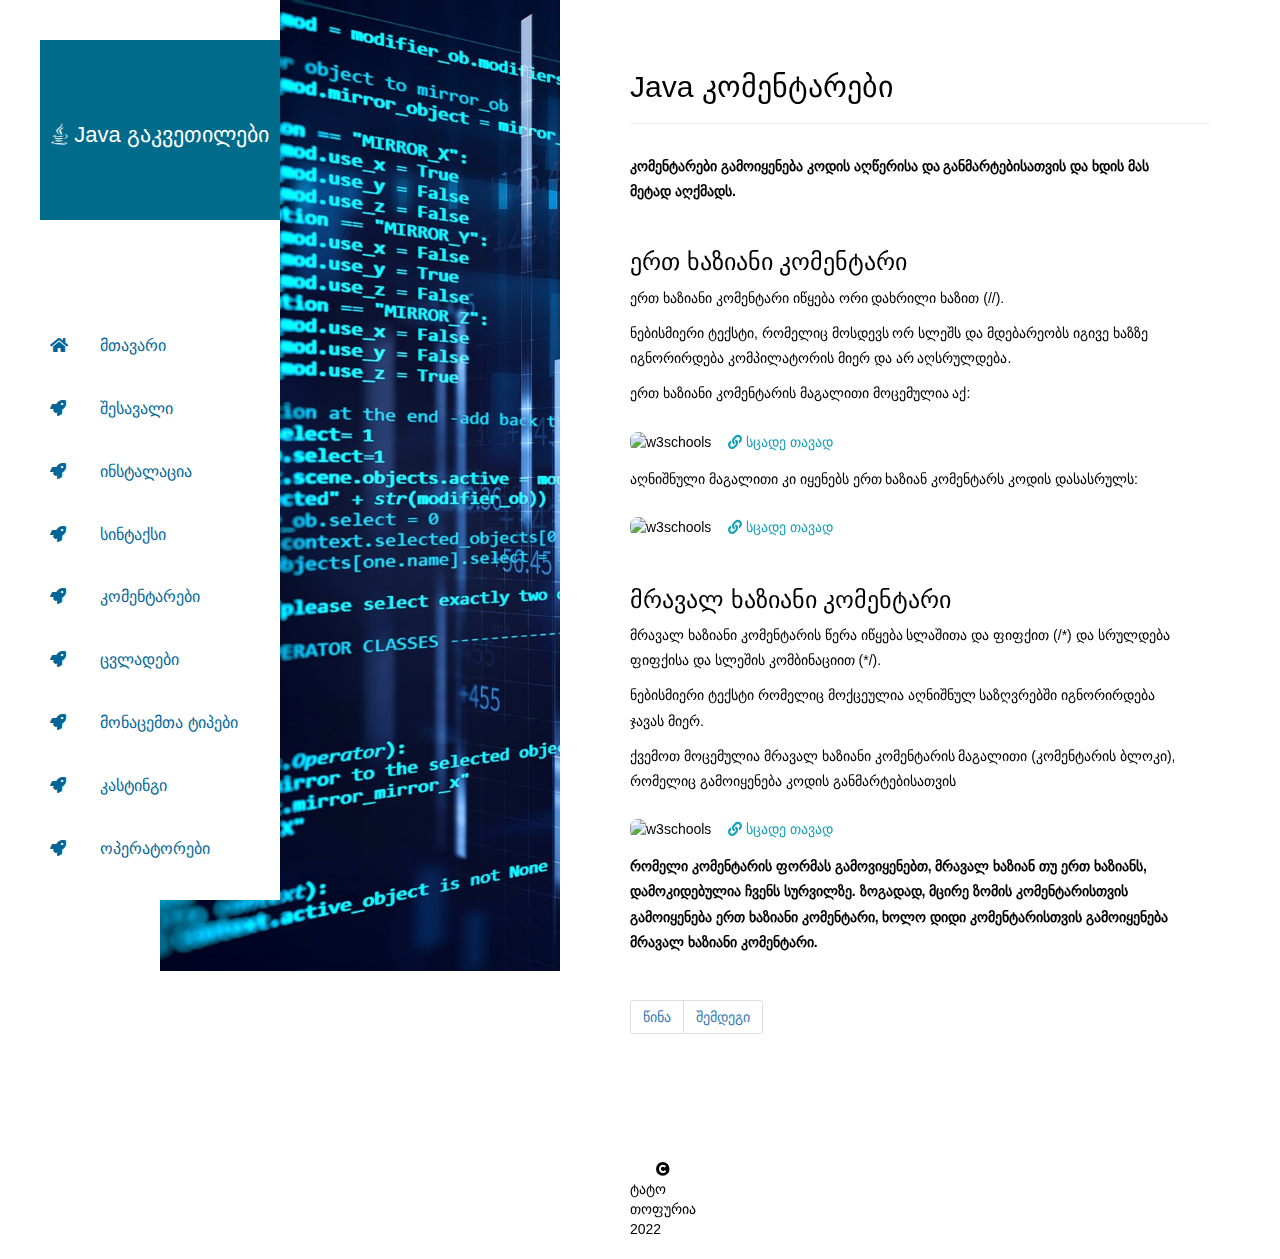
==== comments.html @ bdb0c85c "Add files via upload" ====
<!DOCTYPE html>
<html lang="en">
<head>
    <meta charset="UTF-8">
    <meta name="viewport" content="width=device-width, initial-scale=1.0">
    <title>Java კომენტარები</title>
    <link href="https://fonts.googleapis.com/css2?family=Kumbh+Sans&display=swap" rel="stylesheet">
    <link rel="stylesheet" href="fontawesome/css/all.min.css">
    <link rel="stylesheet" href="css/magnific-popup.css">
    <link rel="stylesheet" href="css/bootstrap.min.css">
    <link rel="stylesheet" href="slick/slick.min.css">
    <link rel="stylesheet" href="slick/slick-theme.css">
    <link rel="stylesheet" href="css/styles.css">
    <link href="https://maxcdn.bootstrapcdn.com/bootstrap/3.3.5/css/bootstrap.min.css" rel="stylesheet"/>

</head>
<body>
    <div class="container-fluid">
        <div class="row">
            <!-- Leftside bar -->
            <div id="tm-sidebar" class="tm-sidebar">
                <nav class="tm-nav">
                    <button class="navbar-toggler" type="button" aria-label="Toggle navigation">
                        <i class="fas fa-bars"></i>
                    </button>
                    <div>
                        <div class="tm-brand-box">
                            <h1 style="font-size: 2.2rem" class="tm-brand">  <i class="fab fa-java"></i> Java გაკვეთილები</h1>
                        </div>
                        <ul id="tm-main-nav">
                            <li class="nav-item">
                                <a href="index.html" class="nav-link external" target="_parent">
                                    <div class="triangle-right"></div>
                                    <i class="fas fa-home nav-icon"></i>
                                    მთავარი
                                </a>
                            </li>
                            <li class="nav-item">
                                <a href="introduction.html" class="nav-link external" target="_parent">
                                    <div class="triangle-right"></div>
                                    <i class="fa fa-rocket nav-icon"></i>
                                    შესავალი
                                </a>
                            </li>
                            <li class="nav-item">
                                <a href="install.html" class="nav-link external" target="_parent">
                                    <div class="triangle-right"></div>
                                    <i class="fa fa-rocket nav-icon"></i>
                                    ინსტალაცია
                                </a>
                            </li>
                            <li class="nav-item">
                                <a href="syntax.html" class="nav-link external" target="_parent">
                                    <div class="triangle-right"></div>
                                    <i class="fa fa-rocket nav-icon"></i>
                                    სინტაქსი
                                </a>
                            </li>
                            <li class="nav-item">
                                <a href="comments.html" class="nav-link external" target="_parent">
                                    <div class="triangle-right"></div>
                                    <i class="fa fa-rocket nav-icon"></i>
                                    კომენტარები
                                </a>
                            </li>
                            <li class="nav-item">
                                <a href="variables.html" class="nav-link external" target="_parent">
                                    <div class="triangle-right"></div>
                                    <i class="fa fa-rocket nav-icon"></i>
                                    ცვლადები
                                </a>
                            </li>
                            <li class="nav-item">
                                <a href="dataTypes.html" class="nav-link external" target="_parent">
                                    <div class="triangle-right"></div>
                                    <i class="fa fa-rocket nav-icon"></i>
                                    მონაცემთა ტიპები
                                </a>
                            </li>
                            <li class="nav-item">
                                <a href="casting.html" class="nav-link external" target="_parent">
                                    <div class="triangle-right"></div>
                                    <i class="fa fa-rocket nav-icon"></i>
                                    კასტინგი
                                </a>
                            </li>
                            <li class="nav-item">
                                <a href="operators.html" class="nav-link external" target="_parent">
                                    <div class="triangle-right"></div>
                                    <i class="fa fa-rocket nav-icon"></i>
                                    ოპერატორები
                                </a>
                            </li>
                            <li class="nav-item">
                                <a href="string.html" class="nav-link external" target="_parent">
                                    <div class="triangle-right"></div>
                                    <i class="fa fa-rocket nav-icon"></i>
                                    String
                                </a>
                            </li>
                            <li class="nav-item">
                                <a href="math.html" class="nav-link external" target="_parent">
                                    <div class="triangle-right"></div>
                                    <i class="fa fa-rocket nav-icon"></i>
                                    Math კლასი
                                </a>
                            </li>
                            <li class="nav-item">
                                <a href="booleans.html" class="nav-link external" target="_parent">
                                    <div class="triangle-right"></div>
                                    <i class="fa fa-rocket nav-icon"></i>
                                    Booleans
                                </a>
                            </li>
                            <li class="nav-item">
                                <a href="ifElse.html" class="nav-link external" target="_parent">
                                    <div class="triangle-right"></div>
                                    <i class="fa fa-rocket nav-icon"></i>
                                    If...Else
                                </a>
                            </li>
                            <li class="nav-item">
                                <a href="switch.html" class="nav-link external" target="_parent">
                                    <div class="triangle-right"></div>
                                    <i class="fa fa-rocket nav-icon"></i>
                                    Switch
                                </a>
                            </li>
                            <li class="nav-item">
                                <a href="while.html" class="nav-link external" target="_parent">
                                    <div class="triangle-right"></div>
                                    <i class="fa fa-rocket nav-icon"></i>
                                    While
                                </a>
                            </li>
                            <li class="nav-item">
                                <a href="forLoop.html" class="nav-link external" target="_parent">
                                    <div class="triangle-right"></div>
                                    <i class="fa fa-rocket nav-icon"></i>
                                    For Loop
                                </a>
                            </li>
                            <li class="nav-item">
                                <a href="breakContinue.html" class="nav-link external" target="_parent">
                                    <div class="triangle-right"></div>
                                    <i class="fa fa-rocket nav-icon"></i>
                                    Break/Continue
                                </a>
                            </li>
                            <li class="nav-item">
                                <a href="arrays.html" class="nav-link external" target="_parent">
                                    <div class="triangle-right"></div>
                                    <i class="fa fa-rocket nav-icon"></i>
                                    მასივები
                                </a>
                            </li>
                        </ul>
                    </div>
                    <footer class="mb-3 tm-mt-100">
                                    <i class="fa fa-copyright nav-icon" aria-hidden="true"></i> ტატო თოფურია
                    </footer>
                </nav>
            </div>

            <div class="tm-main">
                <!-- Home section -->
                <div class="tm-section-wrap">
                    <div class="tm-parallax" data-parallax="scroll" data-image-src="img/img-01.jpg"></div>
                    <section id="home" class="tm-section">
                        <h2 style="font-size: 3rem" class="tm-text-primary">Java კომენტარები</h2>
                        <hr class="mb-5">
                        <div style="margin-right: 0px; margin-left: 0px; margin-bottom: 1.5rem" class="row">
                            <div class="tm-text-container">
                                <p>
                                    <b>კომენტარები გამოიყენება კოდის აღწერისა და განმარტებისათვის და ხდის მას მეტად აღქმადს.</b>
                                </p>
                            </div>

                        </div>

                        <div style="margin-right: 0px; margin-left: 0px; margin-bottom: 1.5rem" class="row">
                            <div class="tm-text-container">
                                <h3>ერთ ხაზიანი კომენტარი</h3>
                                <p>ერთ ხაზიანი კომენტარი იწყება ორი დახრილი ხაზით (//).</p>
                                <p>ნებისმიერი ტექსტი, რომელიც მოსდევს ორ სლეშს და მდებარეობს იგივე ხაზზე იგნორირდება კომპილატორის მიერ და არ აღსრულდება.</p>
                                <p>ერთ ხაზიანი კომენტარის მაგალითი მოცემულია აქ:</p>
                                <img class="w3Images" src="img/w3/w3_18.jpg" alt="w3schools">
                                <a href="https://www.w3schools.com/java/tryjava.asp?filename=demo_single_comment" target="_blank">
                                    <button type="button" class="btn btn-outline-info">
                                        <i class="fa fa-link" aria-hidden="true"></i>
                                        სცადე თავად
                                    </button>
                                </a>
                                <p>აღნიშნული მაგალითი კი იყენებს ერთ ხაზიან კომენტარს კოდის დასასრულს:</p>
                                <img class="w3Images" src="img/w3/w3_19.jpg" alt="w3schools">
                                <a href="https://www.w3schools.com/java/tryjava.asp?filename=demo_single_comment_end" target="_blank">
                                    <button type="button" class="btn btn-outline-info">
                                        <i class="fa fa-link" aria-hidden="true"></i>
                                        სცადე თავად
                                    </button>
                                </a>
                            </div>
                        </div>

                        <div style="margin-right: 0px; margin-left: 0px; margin-bottom: 1.5rem" class="row">
                            <div class="tm-text-container">
                                <h3>მრავალ ხაზიანი კომენტარი</h3>
                                <p>მრავალ ხაზიანი კომენტარის წერა იწყება სლაშითა და ფიფქით (/*) და სრულდება ფიფქისა და სლეშის კომბინაციით (*/).</p>
                                <p>ნებისმიერი ტექსტი რომელიც მოქცეულია აღნიშნულ საზღვრებში იგნორირდება ჯავას მიერ.</p>
                                <p>ქვემოთ მოცემულია მრავალ ხაზიანი კომენტარის მაგალითი (კომენტარის ბლოკი), რომელიც გამოიყენება კოდის განმარტებისათვის</p>
                                <img class="w3Images" src="img/w3/w3_20.jpg" alt="w3schools">
                                <a href="https://www.w3schools.com/java/tryjava.asp?filename=demo_multi_comment">
                                    <button type="button" class="btn btn-outline-info">
                                        <i class="fa fa-link" aria-hidden="true"></i>
                                        სცადე თავად
                                    </button>
                                </a>
                                <p><b>რომელი კომენტარის ფორმას გამოვიყენებთ, მრავალ ხაზიან თუ ერთ ხაზიანს, დამოკიდებულია ჩვენს სურვილზე. ზოგადად, მცირე ზომის კომენტარისთვის გამოიყენება ერთ ხაზიანი კომენტარი, ხოლო დიდი კომენტარისთვის გამოიყენება მრავალ ხაზიანი კომენტარი.</b></p>
                            </div>
                        </div>

                        <nav aria-label="Page navigation example">
                            <ul class="pagination justify-content-center">
                                <li class="page-item">
                                    <a class="page-link" href="syntax.html" tabindex="-1">წინა</a>
                                </li>
                                <li class="page-item">
                                    <a class="page-link" href="variables.html">შემდეგი</a>
                                </li>
                            </ul>
                        </nav>
                    </section>
                <!-- Copyright -->
                <div class="tm-section-wrap tm-copyright row">
                    <div class="col-6">
                        <div class="text-right">
                            <i class="fa fa-copyright nav-icon" aria-hidden="true"></i> ტატო თოფურია 2022
                        </div>
                    </div>
                </div>
            </div> <!-- .tm-main -->
        </div>
    </div>
    <script src="js/jquery-3.4.1.min.js"></script>
    <script src="js/jquery.singlePageNav.min.js"></script>
    <script src="js/parallax/parallax.min.js"></script>
    <script src="js/imagesloaded.pkgd.min.js"></script>
    <script src="js/isotope.pkgd.min.js"></script>
    <script src="js/jquery.magnific-popup.min.js"></script>
    <script src="slick/slick.min.js"></script>
    <script src="js/script.js"></script>
    </div>
</body>
</html>
---- css/styles.css ----
* {
  box-sizing: border-box;
}

/* Position the image container (needed to position the left and right arrows) */
.container {
  position: relative;
}

/* Hide the images by default */
.mySlides {
  display: none;
}

/* Add a pointer when hovering over the thumbnail images */
.cursor {
  cursor: pointer;
}

/* Next & previous buttons */
.prev,
.next {
  cursor: pointer;
  position: absolute;
  top: 40%;
  width: auto;
  padding: 16px;
  margin-top: -50px;
  color: white;
  font-weight: bold;
  font-size: 20px;
  border-radius: 0 3px 3px 0;
  user-select: none;
  -webkit-user-select: none;
}

/* Position the "next button" to the right */
.next {
  right: 0;
  border-radius: 3px 0 0 3px;
}

/* On hover, add a black background color with a little bit see-through */
.prev:hover,
.next:hover {
  background-color: rgba(0, 0, 0, 0.8);
}

/* Number text (1/3 etc) */
.numbertext {
  color: #f2f2f2;
  font-size: 12px;
  padding: 8px 12px;
  position: absolute;
  top: 0;
}

/* Container for image text */
.caption-container {
  text-align: center;
  background-color: #222;
  padding: 2px 16px;
  color: white;
}

.row:after {
  content: "";
  display: table;
  clear: both;
}

/* Six columns side by side */
.column {
  float: left;
  width: 16.66%;
}

/* Add a transparency effect for thumnbail images */
.demo {
  opacity: 0.6;
}

.active,
.demo:hover {
  opacity: 1;
}

html, body { overflow-x: hidden; }
body { font-family: 'Kumbh Sans', sans-serif; font-size: 18px}
div, a, p { color: #000; }
p, address { line-height: 1.8; }
a {	transition: all 0.3s ease; }
a:hover {
	color: #006699;
	text-decoration: none;
}

.container-fluid { margin-left: 0; }

.tm-hr-short {
	border-top: 1px solid #006699;
	width: 238px;
	margin-left: auto;
	margin-right: auto;
}

/* Layout */

.tm-main { width: 100%; }

.tm-row-home { 
	padding-left: 15px;
	padding-right: 15px;
}

.tm-mt-100 { margin-top: 100px; }

.tm-sidebar {
	background-color: #fff;
	position: fixed;
	top: 0;
	bottom: 0;
	left: 0;
	z-index: 1000;
	padding-left: 40px;
	padding-top: 40px;
	width: 280px;
}

.tm-section-wrap {
	width: calc(100% - 750px);
	margin-left: 750px;
	margin-right: 0;
	position: relative;
}

.tm-section { padding: 50px 70px 50px 0; }

#gallery,
#about,
#contact {
	padding-bottom: 150px;
}

.w3Images{
    border-radius: 8px;
    border-style: inset;
    border-weight: 6px;
}
#congratulations{
    color: green;
}

.tm-parallax {
	width: 400px;	
	min-height: 100%;
	height: auto;
	background: transparent;
	position: absolute;
    width: 400px;
    left: -470px;
    top: 0;
}

/* Hide scrollbar */
.tm-sidebar {
	overflow-y: scroll;
	scrollbar-width: none; /* Firefox */
	-ms-overflow-style: none; /* IE 10+ */
}
.tm-sidebar::-webkit-scrollbar {
	/* WebKit */
	width: 0;
	height: 0;
}

.tm-sidebar-sticky {
	display: flex;
	flex-direction: column;
	align-items: center;
	justify-content: center;
}

.tm-nav {
	display: flex;
    flex-direction: column;
    justify-content: space-between;
    height: 100%;
}

.navbar-toggler { display: none; }

.tm-brand-box {
	width: 240px;
    height: 180px;
    background: #006b8a;
    color: white;
    display: flex;
    align-items: center;
	justify-content: center;
	margin-bottom: 100px;
}

#tm-main-nav {
	padding: 0;
	margin: 0;
}

.nav-item {
	list-style: none;
	margin-top: 10px;
	margin-bottom: 10px;
}

.nav-link {
	position: relative;
	color: #006699;
	font-size: 1.6rem;
	padding-top: 15px;
	padding-bottom: 15px;
}

.triangle-right {
	position: absolute;
	top: 9px;
	left: -40px;
	width: 0;
	height: 0;
	border-top: 21px solid transparent;
	border-left: 20px solid #006699;
	border-bottom: 21px solid transparent;
	opacity: 0;
	transition: all 0.3s ease;
}

.nav-item:hover .nav-link,
.nav-link.current {
	background-color: #F2F2F2;
	color: #006699;
	padding-left: 30px;
}

.nav-item:hover > .nav-link > .triangle-right,
.nav-link.current > .triangle-right {
	opacity: 1;
}

.nav-icon {
	width: 40px;
	margin-right: 6px;
}

/* Home section */
#home { min-height: 100vh; }
.tm-col-home-l { width: calc(100% - 300px); }

.tm-img-home-container {
	width: 250px;
	height: 500px;
	background: url(../img/img-home-01.jpg) no-repeat center;
	background-size: cover;
	margin-right: 0;
	margin-left: auto;
}

@media (max-width: 1600px) {
	.tm-col-home-l { width: calc(100% - 250px); }

	.tm-img-home-container {
		width: 200px;
		height: 400px;
	}
}

.tm-icon-container {
	border: 1px solid #CCC;
    width: 122px;
    height: 122px;
    display: flex;
    align-items: center;
    justify-content: center;
}

.tm-text-container { max-width: 97%; }

.tm-post-icon {
	width: 100px;
	height: 100px;
	margin-right: 20px;
}

.tm-post-link:hover {
	color: #068ccf;
}

.w3Images {
    width: 100%;
    margin: 1.5rem 0;
}

/* Gallery section */
.tm-gallery {
	position: relative;
	margin: 0 -10px;
	list-style: none;
	text-align: center;
	overflow: hidden;
}

.tm-gallery-links {
	padding-left: 0;
    display: flex;
	flex-wrap: wrap;
	margin-left: -15px;
	margin-bottom: 0;
}

.tm-gallery-links li {
	list-style: none;
	margin-bottom: 30px;
	margin-right: 55px;
}

.tm-gallery-link {
	padding: 15px;
	color: #006699;	
}

.tm-gallery-link.active { color: #666666; }
.tm-gallery-link-icon { width: 25px; }

.tm-paging {
	margin-top: 35px;
	overflow: auto;
    display: flex;
    justify-content: flex-end;
}

.tm-paging-link {
    display: flex;
    float: left;
    width: 40px;
    height: 40px;
    align-items: center;
    justify-content: center;
    background: white;
    color: #999;
    margin-right: 15px;
    margin-bottom: 15px;
}

a.tm-paging-link.active,
a.tm-paging-link:hover {
    background: #006699;
    color: white;
}

@media (max-width: 1972px) { .tm-paging { max-width: 870px; } }
@media (max-width: 1660px) { .tm-paging { max-width: 580px; } }
@media (max-width: 1258px) { .tm-paging { max-width: 290px; } }
@media (max-width: 991px) { .tm-paging { max-width: 580px; } }
@media (max-width: 898px) { .tm-paging { max-width: 290px; } }
@media (max-width: 700px) { .tm-paging { max-width: 580px; } }

@media (max-width: 618px) {
	.tm-paging {
		max-width: 290px;
		flex-wrap: wrap;
	}

	.tm-paging-link { margin-right: 5px; }
}

.tm-gallery figure {
	position: relative;
	z-index: 50;
	float: left;
	overflow: hidden;
	margin: 1%;
	min-width: 270px;
	max-width: 270px;
	max-height: 180px;
	width: 48%;
	background: #3085a3;
	text-align: center;
	cursor: pointer;
}

.tm-gallery figure img {
	position: relative;
	display: block;
	min-height: 100%;
	max-width: 100%;
	opacity: 0.8;
}

.tm-gallery figure figcaption {
	padding: 1em;
	color: #fff;
	text-transform: uppercase;
	font-size: 1em;
	-webkit-backface-visibility: hidden;
	backface-visibility: hidden;
}

.tm-gallery figure figcaption::before,
.tm-gallery figure figcaption::after {
	pointer-events: none;
}

.tm-gallery figure figcaption,
.tm-gallery figure figcaption > a {
	position: absolute;
	top: 0;
	left: 0;
	width: 100%;
	height: 100%;
}

/* Anchor will cover the whole item by default */
/* For some effects it will show as a button */
.tm-gallery figure figcaption > a {
	z-index: 1000;
	text-indent: 200%;
	white-space: nowrap;
	font-size: 0;
	opacity: 0;
}

.tm-gallery figure h2 {
	word-spacing: -0.15em;
	font-weight: 300;
}

.tm-gallery figure h2 span { font-weight: 800; }

.tm-gallery figure h2,
.tm-gallery figure p {
	margin: 0;
}

.tm-gallery figure p {
	letter-spacing: 1px;
	font-size: 68.5%;
}

/*---------------*/
/***** Honey *****/
/*---------------*/

figure.effect-honey { background: #4a3753; }

figure.effect-honey img {
	opacity: 0.9;
	-webkit-transition: opacity 0.35s;
	transition: opacity 0.35s;
}

figure.effect-honey:hover img { opacity: 0.5; }

figure.effect-honey figcaption::before {
	position: absolute;
	bottom: 0;
	left: 0;
	width: 100%;
	height: 10px;
	background: #006699;
	content: '';
	-webkit-transform: translate3d(0,10px,0);
	transform: translate3d(0,10px,0);
}

figure.effect-honey h2 {
	position: absolute;
	bottom: 0;
    left: 0;
    font-size: 1.6rem;
	padding: 1em;
	width: 100%;
	text-align: left;
	-webkit-transform: translate3d(0,-30px,0);
	transform: translate3d(0,-30px,0);
}

figure.effect-honey h2 i {
	font-style: normal;
	opacity: 0;
	-webkit-transition: opacity 0.35s, -webkit-transform 0.35s;
	transition: opacity 0.35s, transform 0.35s;
	-webkit-transform: translate3d(0,-30px,0);
	transform: translate3d(0,-30px,0);
}

figure.effect-honey ul li a {
	opacity: 0;
	-webkit-transition: opacity 0.35s, -webkit-transform 0.35s;
	transition: opacity 0.35s, transform 0.35s;
	-webkit-transform: translate3d(0,-30px,0);
	transform: translate3d(0,-30px,0);
}

figure.effect-honey figcaption::before,
figure.effect-honey h2 {
	-webkit-transition: -webkit-transform 0.35s;
	transition: transform 0.35s;
}

figure.effect-honey:hover figcaption::before,
figure.effect-honey:hover h2,
figure.effect-honey:hover h2 i,
figure.effect-honey:hover ul li a {
	opacity: 1;
	-webkit-transform: translate3d(0,0,0);
	transform: translate3d(0,0,0);
}

/* About */

.tm-row-about {
	padding-left: 15px;
	padding-right: 15px;
}

.tm-col-about-l { width: calc(100% - 500px); }

.tm-col-about-r {
	width: 400px;
	margin-right: 0;
	margin-left: auto;
}

@media (max-width: 1660px) {
	.tm-col-about { width: 50%; }
	.tm-col-about-l { padding-right: 30px; }
}

@media (max-width: 1200px) {
	.tm-col-about { width: 100%; }
	.tm-col-about-l { padding-right: 0; }
}

.tm-social {
	padding-left: 0;
	margin-bottom: 0;
	display: flex;
	flex-wrap: wrap;
}

.tm-social li { list-style: none; }

.tm-social li a {
	font-size: 1.4rem;
	padding: 10px;
	color: white;
}

.fab { transition: all 0.3s ease; }
.tm-social-link:hover .fa-instagram { color: #8134AF; }
.tm-social-link:hover .fa-facebook { color: #3b5998; }
.tm-social-link:hover .fa-twitter { color:  #00acee; }
.tm-social-link:hover .fa-youtube { color: #c4302b; }

.slick-dots {
	position: static;
    margin-top: 50px;
}

.slick-dots li {
	width: 24px;
	margin-bottom: 10px;
}

.slick-dots li button { width: 24px; }

.slick-dots li button:before {
    font-family: "Font Awesome 5 Free";
    font-size: 24px;
    font-weight: 900;
    content: "\f04d";
    color: #eee;
    opacity: 1;
	width: 24px;
	height: 24px;
    transition: all 0.3s ease;
}

.slick-dots li button:hover:before, 
.slick-dots li button:focus:before,
.slick-dots li.slick-active button:before {
    color: #006699;
}

.tm-carousel {
	width: 100%;
	max-width: 1800px;
	margin-left: -15px;
	margin-right: -15px;
}

.tm-carousel-item {
	padding-left: 15px;
	padding-right: 15px;
	max-width: 300px;
}

.tm-carousel figure {
	position: relative;
	float: left;
	overflow: hidden;	
	background: #3085a3;
	text-align: center;
	cursor: pointer;
	max-width: 270px;
}

.tm-carousel figure img {
	position: relative;
	display: block;
	min-height: 100%;
	max-width: 100%;
	opacity: 0.8;
}

.tm-carousel figure figcaption {
	display: flex;
	align-items: center;
	justify-content: center;
	color: #fff;
	text-transform: uppercase;
	font-size: 1.25em;
	-webkit-backface-visibility: hidden;
	backface-visibility: hidden;
}
  
.tm-carousel figure figcaption::before,
.tm-carousel figure figcaption::after {
	pointer-events: none;
}
  
.tm-carousel figure figcaption,
.tm-carousel figure figcaption > a {
	position: absolute;
	top: 0;
	left: 0;
	box-sizing: border-box;
	width: 100%;
	height: 100%;
}
  
/* Anchor will cover the whole item by default */
/* For some effects it will show as a button */
.tm-carousel figure figcaption > a {
	z-index: 1000;
	text-indent: 200%;
	white-space: nowrap;
	font-size: 0;
	opacity: 0;
}

.tm-about-title { font-size: 24px; }
.tm-about-subtitle { font-size: 20px; }

/* Contact */

.tm-contact-col-l { padding-right: 25px; }

.form-control {
	padding: 15px 20px 10px;
	width: 100%;
	height: auto;
}

.form-group { margin-bottom: 25px; }
select.form-control { border-radius: 0; }
select.form-control option { height: 30px; }

select:not([multiple]) {
    -webkit-appearance: none;
    -moz-appearance: none;
    background-position: right 15px center;
    background-repeat: no-repeat;
    background-image: url(../img/select-arrow.png);
    padding: 14px 20px;
    padding-right: 20px;
    color: #666;
}

.mapouter{
    position:relative;
    height:360px;
    width:100%;
}

.gmap_canvas {
    overflow:hidden;
    background:none!important;
    height:360px;
    width:100%;
}

.tm-contact-links {
	padding-left: 0;
	margin: 0;
}

.tm-contact-links li { list-style: none; }

.tm-contact-social {
	padding: 0;
	margin: 0;
	display: flex;
}

.tm-contact-social li {
	list-style: none;
	margin-right: 5px;
}

.tm-contact-social li a {
	width: 40px;
	height: 40px;
	display: block;
}

.tm-copyright { padding: 50px 70px 20px 0; }

@media (max-width: 1400px) {
	.tm-section-wrap {
		width: calc(100% - 630px);
		margin-left: 630px;
	}
}

@media (max-width: 1200px) {
	.tm-col-home {
		flex: 0 0 100%;
		max-width: 100%;
		padding-right: 15px;
	}

	.tm-img-home-container {
		width: 100%;
		height: 0;
		padding-top: 133.28%;
		background-image: url('../img/img-home-01-big.jpg');
		background-size: contain;		
	}
}

/* Hide the leftside bar */
@media (max-width: 991px) {
	.tm-sidebar {
		left: -280px;
		transition: all 0.3s ease;
	}

	.navbar-toggler {
		display: block;
		position: fixed;
		left: 0;
		top: 0;
		background-color: rgb(0 102 153 / 0.80);
		color: white;
		padding: 10px 15px;
		transition: all 0.3s ease;
		border-radius: 0;
		border-top-right-radius: 5px;
		border-bottom-right-radius: 5px;
		top: 40px;
		z-index: 10000;
	}

	.navbar-toggler:focus { outline: none; }
	.tm-sidebar.show { left: 0; }
	.tm-sidebar.show .navbar-toggler { left: 280px; }

	.tm-parallax {
		width: 280px;
    	left: -280px;
	}

	.tm-section-wrap {
		width: calc(100% - 280px);
		margin-left: 280px;		
	}

	.tm-section {
		padding-left: 30px;
		padding-right: 30px;
	}

	.tm-text-container { max-width: 100%; }	
}

@media (max-width: 700px) {
	.tm-parallax {
		position: static;
		height: 360px;
		width: 100%;
	}

	.tm-section-wrap {
		width: 100%;
		margin-left: 0;
	}
}
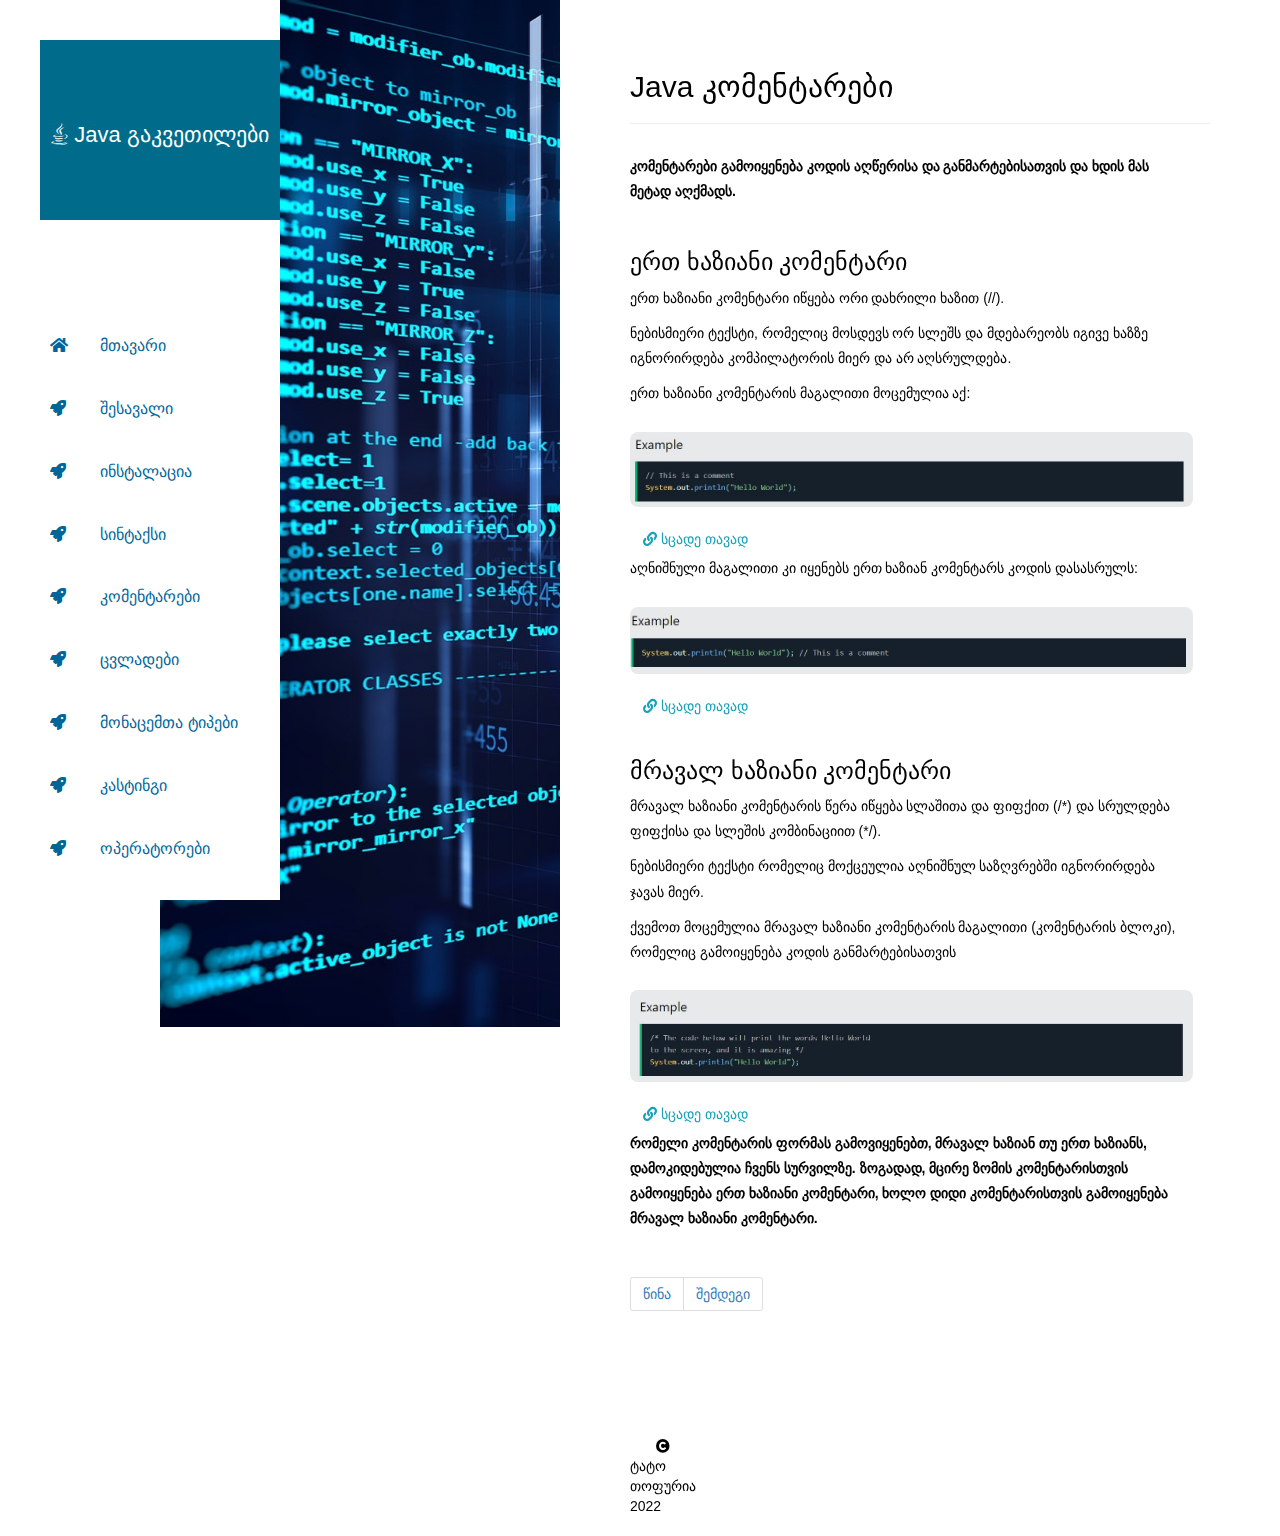
==== commit 61b5f9d9: "Update comments.html" ====
--- a/comments.html
+++ b/comments.html
@@ -184,7 +184,7 @@
                                 <p>ერთ ხაზიანი კომენტარი იწყება ორი დახრილი ხაზით (//).</p>
                                 <p>ნებისმიერი ტექსტი, რომელიც მოსდევს ორ სლეშს და მდებარეობს იგივე ხაზზე იგნორირდება კომპილატორის მიერ და არ აღსრულდება.</p>
                                 <p>ერთ ხაზიანი კომენტარის მაგალითი მოცემულია აქ:</p>
-                                <img class="w3Images" src="img/w3/w3_18.jpg" alt="w3schools">
+                                <img class="w3Images" src="img/w3/w3_18.JPG" alt="w3schools">
                                 <a href="https://www.w3schools.com/java/tryjava.asp?filename=demo_single_comment" target="_blank">
                                     <button type="button" class="btn btn-outline-info">
                                         <i class="fa fa-link" aria-hidden="true"></i>
@@ -192,7 +192,7 @@
                                     </button>
                                 </a>
                                 <p>აღნიშნული მაგალითი კი იყენებს ერთ ხაზიან კომენტარს კოდის დასასრულს:</p>
-                                <img class="w3Images" src="img/w3/w3_19.jpg" alt="w3schools">
+                                <img class="w3Images" src="img/w3/w3_19.JPG" alt="w3schools">
                                 <a href="https://www.w3schools.com/java/tryjava.asp?filename=demo_single_comment_end" target="_blank">
                                     <button type="button" class="btn btn-outline-info">
                                         <i class="fa fa-link" aria-hidden="true"></i>
@@ -208,7 +208,7 @@
                                 <p>მრავალ ხაზიანი კომენტარის წერა იწყება სლაშითა და ფიფქით (/*) და სრულდება ფიფქისა და სლეშის კომბინაციით (*/).</p>
                                 <p>ნებისმიერი ტექსტი რომელიც მოქცეულია აღნიშნულ საზღვრებში იგნორირდება ჯავას მიერ.</p>
                                 <p>ქვემოთ მოცემულია მრავალ ხაზიანი კომენტარის მაგალითი (კომენტარის ბლოკი), რომელიც გამოიყენება კოდის განმარტებისათვის</p>
-                                <img class="w3Images" src="img/w3/w3_20.jpg" alt="w3schools">
+                                <img class="w3Images" src="img/w3/w3_20.JPG" alt="w3schools">
                                 <a href="https://www.w3schools.com/java/tryjava.asp?filename=demo_multi_comment">
                                     <button type="button" class="btn btn-outline-info">
                                         <i class="fa fa-link" aria-hidden="true"></i>
@@ -251,4 +251,4 @@
     <script src="js/script.js"></script>
     </div>
 </body>
-</html>+</html>
